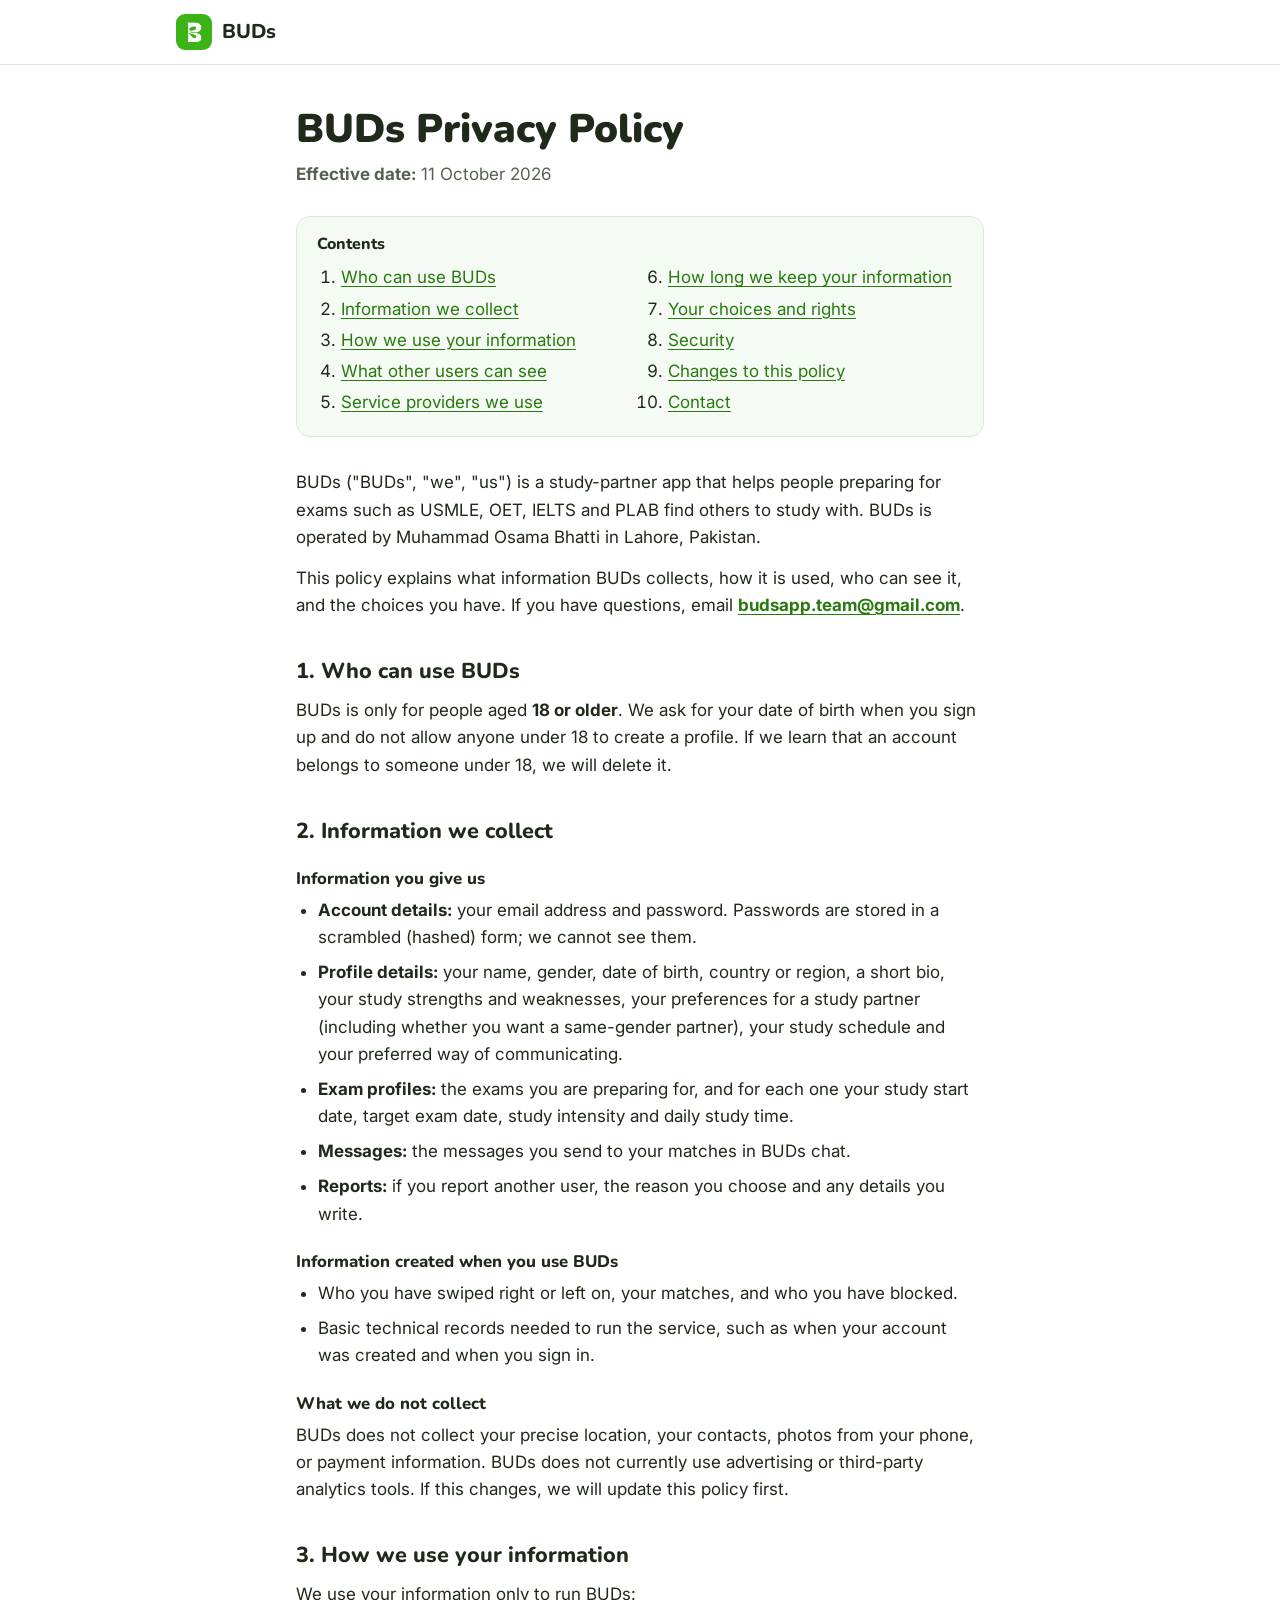
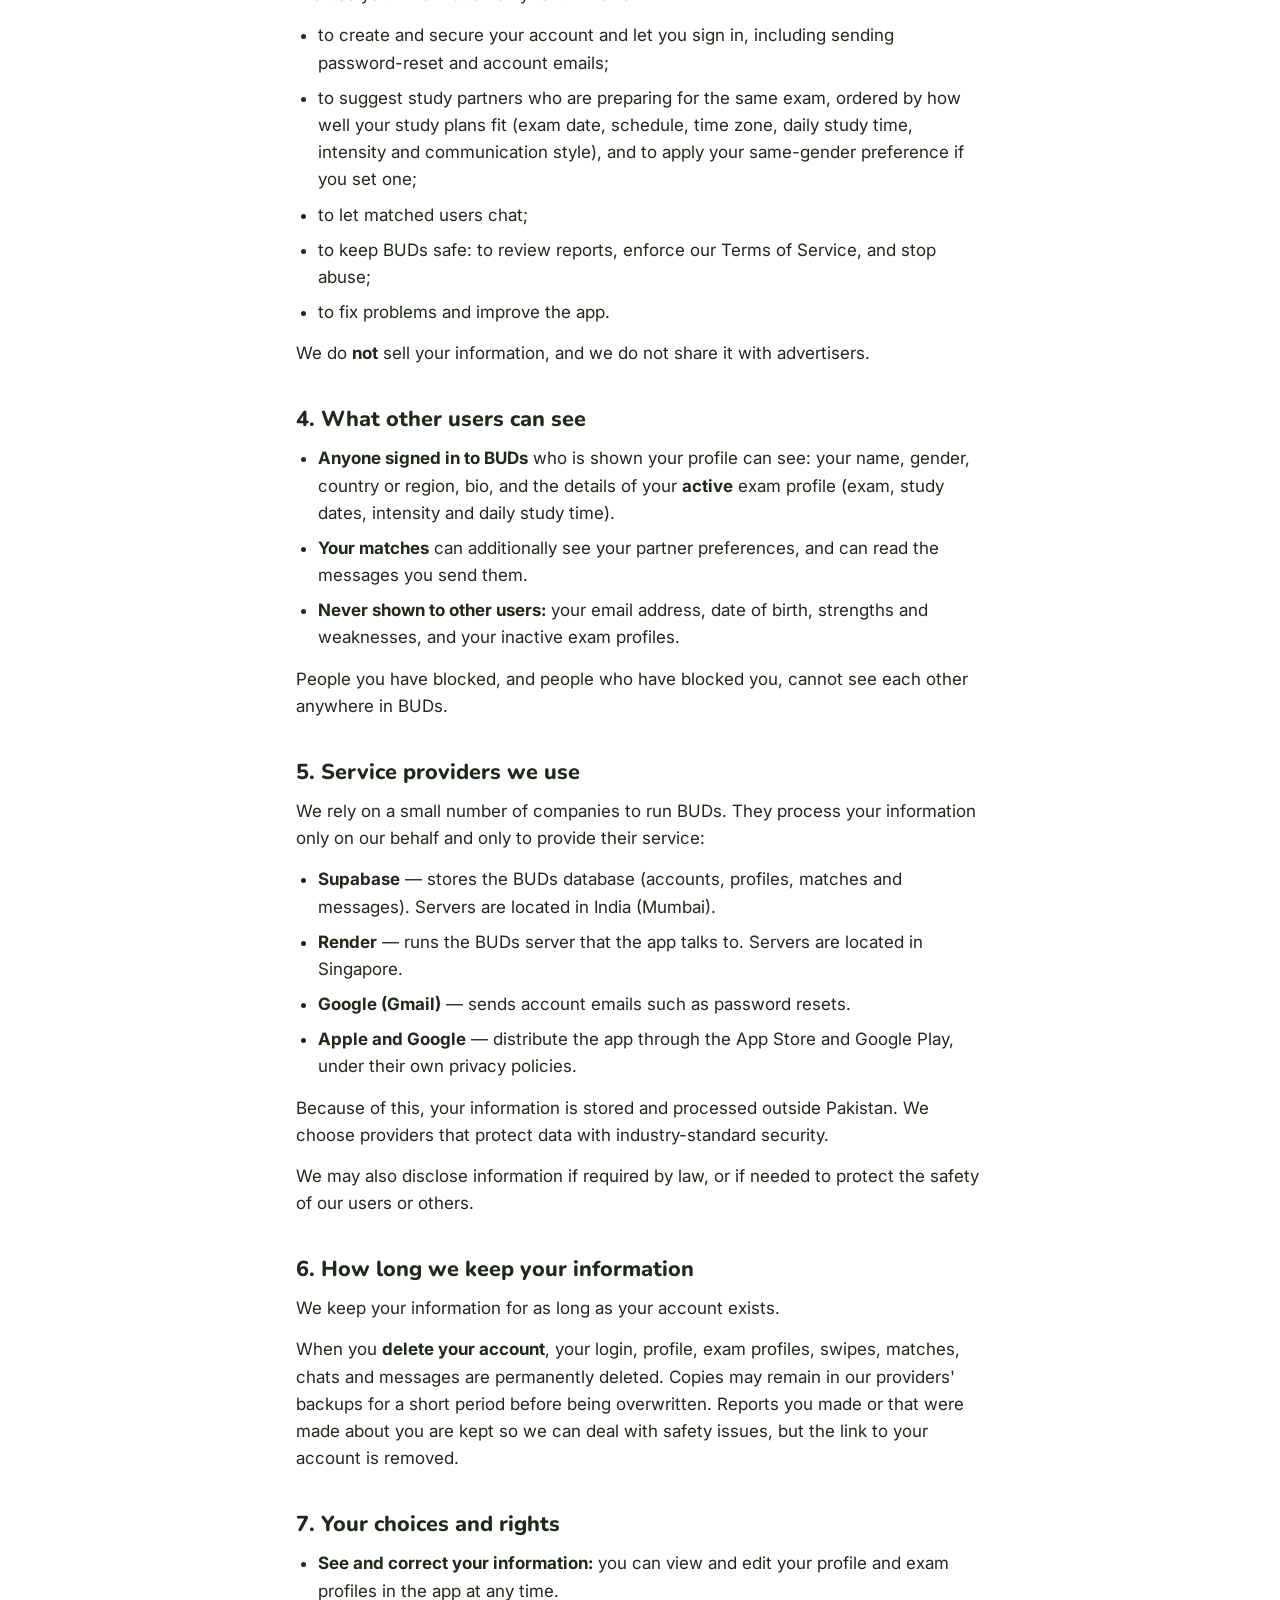
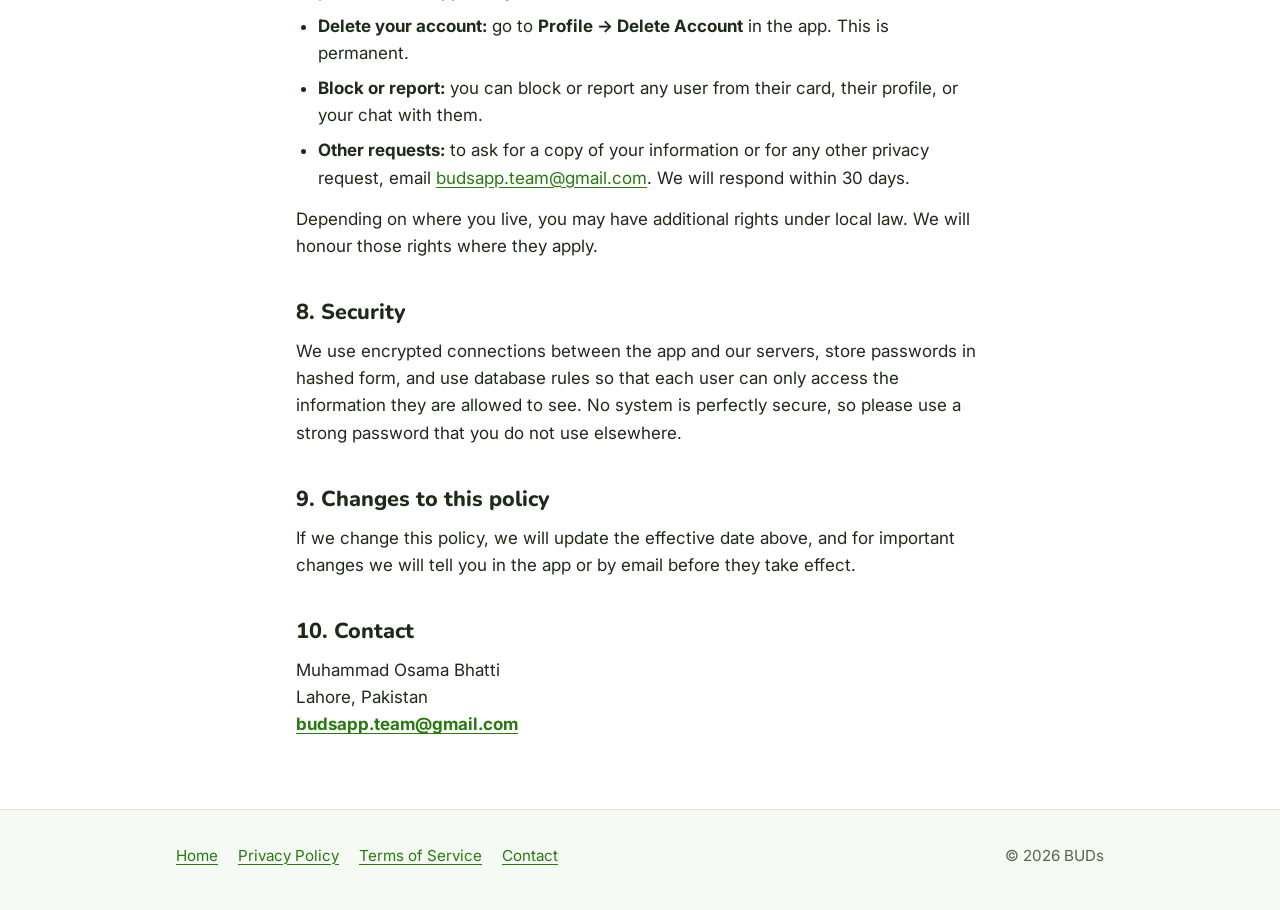
==== privacy.html @ 05545bf1 "Replace the pre-registration page with a simple landing page The landing page says what BUDs is, tha" ====
<!DOCTYPE html>
<html lang="en">
<head>
  <meta charset="utf-8">
  <meta name="viewport" content="width=device-width, initial-scale=1">
  <title>Privacy Policy – BUDs</title>
  <meta name="description" content="How the BUDs study-partner app collects, uses and protects your information.">
  <meta name="theme-color" content="#3BB317">
  <link rel="icon" type="image/png" href="favicon.png">
  <link rel="apple-touch-icon" href="apple-touch-icon.png">
  <link rel="preconnect" href="https://fonts.googleapis.com">
  <link rel="preconnect" href="https://fonts.gstatic.com" crossorigin>
  <link href="https://fonts.googleapis.com/css2?family=Inter:wght@400;600&family=Nunito:wght@800;900&display=swap" rel="stylesheet">
  <link rel="stylesheet" href="styles.css">
</head>
<body>
  <header class="site-header">
    <div class="wrap">
      <a class="brand" href="./">
        <img src="icon.png" alt="" width="36" height="36">
        BUDs
      </a>
    </div>
  </header>

  <main class="legal">
    <div class="wrap">
      <h1>BUDs Privacy Policy</h1>
      <p class="effective"><strong>Effective date:</strong> 11 October 2026</p>

      <nav class="toc" aria-labelledby="contents">
        <h2 id="contents">Contents</h2>
        <ol>
          <li><a href="#who-can-use-buds">Who can use BUDs</a></li>
          <li><a href="#information-we-collect">Information we collect</a></li>
          <li><a href="#how-we-use-your-information">How we use your information</a></li>
          <li><a href="#what-other-users-can-see">What other users can see</a></li>
          <li><a href="#service-providers-we-use">Service providers we use</a></li>
          <li><a href="#how-long-we-keep-your-information">How long we keep your information</a></li>
          <li><a href="#your-choices-and-rights">Your choices and rights</a></li>
          <li><a href="#security">Security</a></li>
          <li><a href="#changes-to-this-policy">Changes to this policy</a></li>
          <li><a href="#contact">Contact</a></li>
        </ol>
      </nav>

      <article>
        <p>BUDs ("BUDs", "we", "us") is a study-partner app that helps people preparing for exams such as USMLE, OET, IELTS and PLAB find others to study with. BUDs is operated by Muhammad Osama Bhatti in Lahore, Pakistan.</p>
        <p>This policy explains what information BUDs collects, how it is used, who can see it, and the choices you have. If you have questions, email <strong><a href="mailto:budsapp.team@gmail.com">budsapp.team@gmail.com</a></strong>.</p>
        <h2 id="who-can-use-buds">1. Who can use BUDs</h2>
        <p>BUDs is only for people aged <strong>18 or older</strong>. We ask for your date of birth when you sign up and do not allow anyone under 18 to create a profile. If we learn that an account belongs to someone under 18, we will delete it.</p>
        <h2 id="information-we-collect">2. Information we collect</h2>
        <h3>Information you give us</h3>
        <ul>
          <li><strong>Account details:</strong> your email address and password. Passwords are stored in a scrambled (hashed) form; we cannot see them.</li>
          <li><strong>Profile details:</strong> your name, gender, date of birth, country or region, a short bio, your study strengths and weaknesses, your preferences for a study partner (including whether you want a same-gender partner), your study schedule and your preferred way of communicating.</li>
          <li><strong>Exam profiles:</strong> the exams you are preparing for, and for each one your study start date, target exam date, study intensity and daily study time.</li>
          <li><strong>Messages:</strong> the messages you send to your matches in BUDs chat.</li>
          <li><strong>Reports:</strong> if you report another user, the reason you choose and any details you write.</li>
        </ul>
        <h3>Information created when you use BUDs</h3>
        <ul>
          <li>Who you have swiped right or left on, your matches, and who you have blocked.</li>
          <li>Basic technical records needed to run the service, such as when your account was created and when you sign in.</li>
        </ul>
        <h3>What we do not collect</h3>
        <p>BUDs does not collect your precise location, your contacts, photos from your phone, or payment information. BUDs does not currently use advertising or third-party analytics tools. If this changes, we will update this policy first.</p>
        <h2 id="how-we-use-your-information">3. How we use your information</h2>
        <p>We use your information only to run BUDs:</p>
        <ul>
          <li>to create and secure your account and let you sign in, including sending password-reset and account emails;</li>
          <li>to suggest study partners who are preparing for the same exam, ordered by how well your study plans fit (exam date, schedule, time zone, daily study time, intensity and communication style), and to apply your same-gender preference if you set one;</li>
          <li>to let matched users chat;</li>
          <li>to keep BUDs safe: to review reports, enforce our Terms of Service, and stop abuse;</li>
          <li>to fix problems and improve the app.</li>
        </ul>
        <p>We do <strong>not</strong> sell your information, and we do not share it with advertisers.</p>
        <h2 id="what-other-users-can-see">4. What other users can see</h2>
        <ul>
          <li><strong>Anyone signed in to BUDs</strong> who is shown your profile can see: your name, gender, country or region, bio, and the details of your <strong>active</strong> exam profile (exam, study dates, intensity and daily study time).</li>
          <li><strong>Your matches</strong> can additionally see your partner preferences, and can read the messages you send them.</li>
          <li><strong>Never shown to other users:</strong> your email address, date of birth, strengths and weaknesses, and your inactive exam profiles.</li>
        </ul>
        <p>People you have blocked, and people who have blocked you, cannot see each other anywhere in BUDs.</p>
        <h2 id="service-providers-we-use">5. Service providers we use</h2>
        <p>We rely on a small number of companies to run BUDs. They process your information only on our behalf and only to provide their service:</p>
        <ul>
          <li><strong>Supabase</strong> — stores the BUDs database (accounts, profiles, matches and messages). Servers are located in India (Mumbai).</li>
          <li><strong>Render</strong> — runs the BUDs server that the app talks to. Servers are located in Singapore.</li>
          <li><strong>Google (Gmail)</strong> — sends account emails such as password resets.</li>
          <li><strong>Apple and Google</strong> — distribute the app through the App Store and Google Play, under their own privacy policies.</li>
        </ul>
        <p>Because of this, your information is stored and processed outside Pakistan. We choose providers that protect data with industry-standard security.</p>
        <p>We may also disclose information if required by law, or if needed to protect the safety of our users or others.</p>
        <h2 id="how-long-we-keep-your-information">6. How long we keep your information</h2>
        <p>We keep your information for as long as your account exists.</p>
        <p>When you <strong>delete your account</strong>, your login, profile, exam profiles, swipes, matches, chats and messages are permanently deleted. Copies may remain in our providers' backups for a short period before being overwritten. Reports you made or that were made about you are kept so we can deal with safety issues, but the link to your account is removed.</p>
        <h2 id="your-choices-and-rights">7. Your choices and rights</h2>
        <ul>
          <li><strong>See and correct your information:</strong> you can view and edit your profile and exam profiles in the app at any time.</li>
          <li><strong>Delete your account:</strong> go to <strong>Profile → Delete Account</strong> in the app. This is permanent.</li>
          <li><strong>Block or report:</strong> you can block or report any user from their card, their profile, or your chat with them.</li>
          <li><strong>Other requests:</strong> to ask for a copy of your information or for any other privacy request, email <a href="mailto:budsapp.team@gmail.com">budsapp.team@gmail.com</a>. We will respond within 30 days.</li>
        </ul>
        <p>Depending on where you live, you may have additional rights under local law. We will honour those rights where they apply.</p>
        <h2 id="security">8. Security</h2>
        <p>We use encrypted connections between the app and our servers, store passwords in hashed form, and use database rules so that each user can only access the information they are allowed to see. No system is perfectly secure, so please use a strong password that you do not use elsewhere.</p>
        <h2 id="changes-to-this-policy">9. Changes to this policy</h2>
        <p>If we change this policy, we will update the effective date above, and for important changes we will tell you in the app or by email before they take effect.</p>
        <h2 id="contact">10. Contact</h2>
        <address>Muhammad Osama Bhatti<br>
        Lahore, Pakistan<br>
        <strong><a href="mailto:budsapp.team@gmail.com">budsapp.team@gmail.com</a></strong></address>
      </article>
    </div>
  </main>

  <footer class="site-footer">
    <div class="wrap">
      <nav aria-label="Legal">
        <a href="./">Home</a>
        <a href="privacy.html">Privacy Policy</a>
        <a href="terms.html">Terms of Service</a>
        <a href="mailto:budsapp.team@gmail.com">Contact</a>
      </nav>
      <p>&copy; 2026 BUDs</p>
    </div>
  </footer>
</body>
</html>
---- styles.css ----
:root {
  --brand: #3bb317;
  --brand-text: #277a0e;
  --brand-tint: #eef8ea;
  --ink: #1f2a1b;
  --muted: #55624f;
  --line: #dde8d8;
  --bg: #ffffff;
  --bg-soft: #f6faf4;
  --radius: 20px;
  color-scheme: light;
}

* { box-sizing: border-box; }

html { -webkit-text-size-adjust: 100%; }

body {
  margin: 0;
  background: var(--bg);
  color: var(--ink);
  font-family: "Inter", system-ui, -apple-system, "Segoe UI", Roboto, sans-serif;
  font-size: 17px;
  line-height: 1.6;
}

h1, h2, h3 {
  font-family: "Nunito", "Inter", system-ui, sans-serif;
  line-height: 1.2;
  margin: 0;
}

a { color: var(--brand-text); text-underline-offset: 3px; }
a:hover { text-decoration-thickness: 2px; }

a:focus-visible {
  outline: 3px solid var(--brand);
  outline-offset: 3px;
  border-radius: 4px;
}

.wrap {
  width: 100%;
  max-width: 960px;
  margin: 0 auto;
  padding: 0 16px;
}

/* Header shared by all pages */
.site-header { border-bottom: 1px solid var(--line); }

.site-header .wrap {
  display: flex;
  align-items: center;
  min-height: 64px;
}

.brand {
  display: inline-flex;
  align-items: center;
  gap: 10px;
  color: var(--ink);
  text-decoration: none;
  font-family: "Nunito", "Inter", system-ui, sans-serif;
  font-weight: 800;
  font-size: 1.25rem;
}

.brand img { width: 36px; height: 36px; border-radius: 9px; }

/* Landing page */
.hero {
  padding: 56px 0 48px;
  text-align: center;
  background: linear-gradient(180deg, var(--bg) 0%, var(--brand-tint) 100%);
}

.hero-icon {
  width: 128px;
  height: 128px;
  border-radius: 29px;
  box-shadow: 0 12px 32px rgba(39, 122, 14, 0.25);
}

.hero h1 {
  font-size: clamp(2rem, 7vw, 3.25rem);
  font-weight: 900;
  margin-top: 28px;
  letter-spacing: -0.01em;
}

.hero .lead {
  max-width: 600px;
  margin: 16px auto 0;
  color: var(--muted);
  font-size: 1.15rem;
}

.exams {
  display: flex;
  flex-wrap: wrap;
  justify-content: center;
  gap: 8px;
  margin: 24px 0 0;
  padding: 0;
  list-style: none;
}

.exams li {
  padding: 6px 14px;
  border: 1.5px solid var(--brand);
  border-radius: 999px;
  background: var(--bg);
  font-weight: 600;
  font-size: 0.95rem;
}

.coming-soon {
  display: inline-flex;
  align-items: center;
  gap: 10px;
  margin-top: 32px;
  padding: 12px 22px;
  border-radius: 999px;
  background: var(--ink);
  color: #fff;
  font-weight: 600;
}

.coming-soon::before {
  content: "";
  width: 10px;
  height: 10px;
  border-radius: 50%;
  background: var(--brand);
  flex: none;
}

.features { padding: 56px 0; }

.features h2 {
  font-size: clamp(1.5rem, 5vw, 2rem);
  font-weight: 800;
  text-align: center;
}

.feature-list {
  display: grid;
  grid-template-columns: repeat(auto-fit, minmax(240px, 1fr));
  gap: 16px;
  margin: 32px 0 0;
  padding: 0;
  list-style: none;
}

.feature-list li {
  padding: 24px;
  border: 1px solid var(--line);
  border-radius: var(--radius);
  background: var(--bg-soft);
}

.feature-list h3 {
  font-size: 1.15rem;
  font-weight: 800;
  margin-bottom: 8px;
}

.feature-list h3::before {
  content: "";
  display: block;
  width: 28px;
  height: 4px;
  margin-bottom: 14px;
  border-radius: 2px;
  background: var(--brand);
}

.feature-list p { margin: 0; color: var(--muted); }

.contact {
  padding: 48px 0 56px;
  text-align: center;
  border-top: 1px solid var(--line);
}

.contact h2 { font-size: 1.5rem; font-weight: 800; }
.contact p { margin: 12px 0 0; color: var(--muted); }

.contact .email {
  display: inline-block;
  margin-top: 8px;
  font-size: 1.15rem;
  font-weight: 600;
  overflow-wrap: anywhere;
}

/* Footer shared by all pages */
.site-footer {
  padding: 28px 0 36px;
  background: var(--bg-soft);
  border-top: 1px solid var(--line);
  color: var(--muted);
  font-size: 0.95rem;
}

.site-footer .wrap {
  display: flex;
  flex-wrap: wrap;
  align-items: center;
  justify-content: space-between;
  gap: 12px 24px;
}

.site-footer nav {
  display: flex;
  flex-wrap: wrap;
  gap: 8px 20px;
}

.site-footer a {
  display: inline-block;
  padding: 6px 0;
}

.site-footer p { margin: 0; }

/* Privacy policy and terms */
.legal { padding: 40px 0 56px; }

.legal .wrap { max-width: 720px; }

.legal h1 {
  font-size: clamp(1.75rem, 6vw, 2.5rem);
  font-weight: 900;
}

.legal .effective { margin: 8px 0 0; color: var(--muted); }

.legal .toc {
  margin: 28px 0 32px;
  padding: 18px 20px;
  border: 1px solid var(--line);
  border-radius: 14px;
  background: var(--bg-soft);
}

.legal .toc h2 {
  margin: 0 0 8px;
  font-size: 1rem;
  font-weight: 800;
}

.legal .toc ol {
  margin: 0;
  padding-left: 1.4em;
  columns: 2 220px;
  column-gap: 32px;
}

.legal .toc li { padding: 2px 0; break-inside: avoid; }

.legal article h2 {
  margin: 40px 0 12px;
  font-size: 1.35rem;
  font-weight: 800;
  scroll-margin-top: 16px;
}

.legal article h3 {
  margin: 24px 0 8px;
  font-size: 1.05rem;
  font-weight: 800;
}

.legal article p,
.legal article ul,
.legal article address { margin: 0 0 14px; }

.legal article ul { padding-left: 1.3em; }
.legal article li { margin-bottom: 8px; }
.legal article address { font-style: normal; }

.legal article a { overflow-wrap: anywhere; }

@media (max-width: 480px) {
  body { font-size: 16px; }
  .hero { padding: 40px 0 36px; }
  .hero-icon { width: 104px; height: 104px; border-radius: 24px; }
  .coming-soon { padding: 10px 18px; }
  .features, .contact { padding: 40px 0; }
  .site-footer .wrap { flex-direction: column; align-items: flex-start; }
}
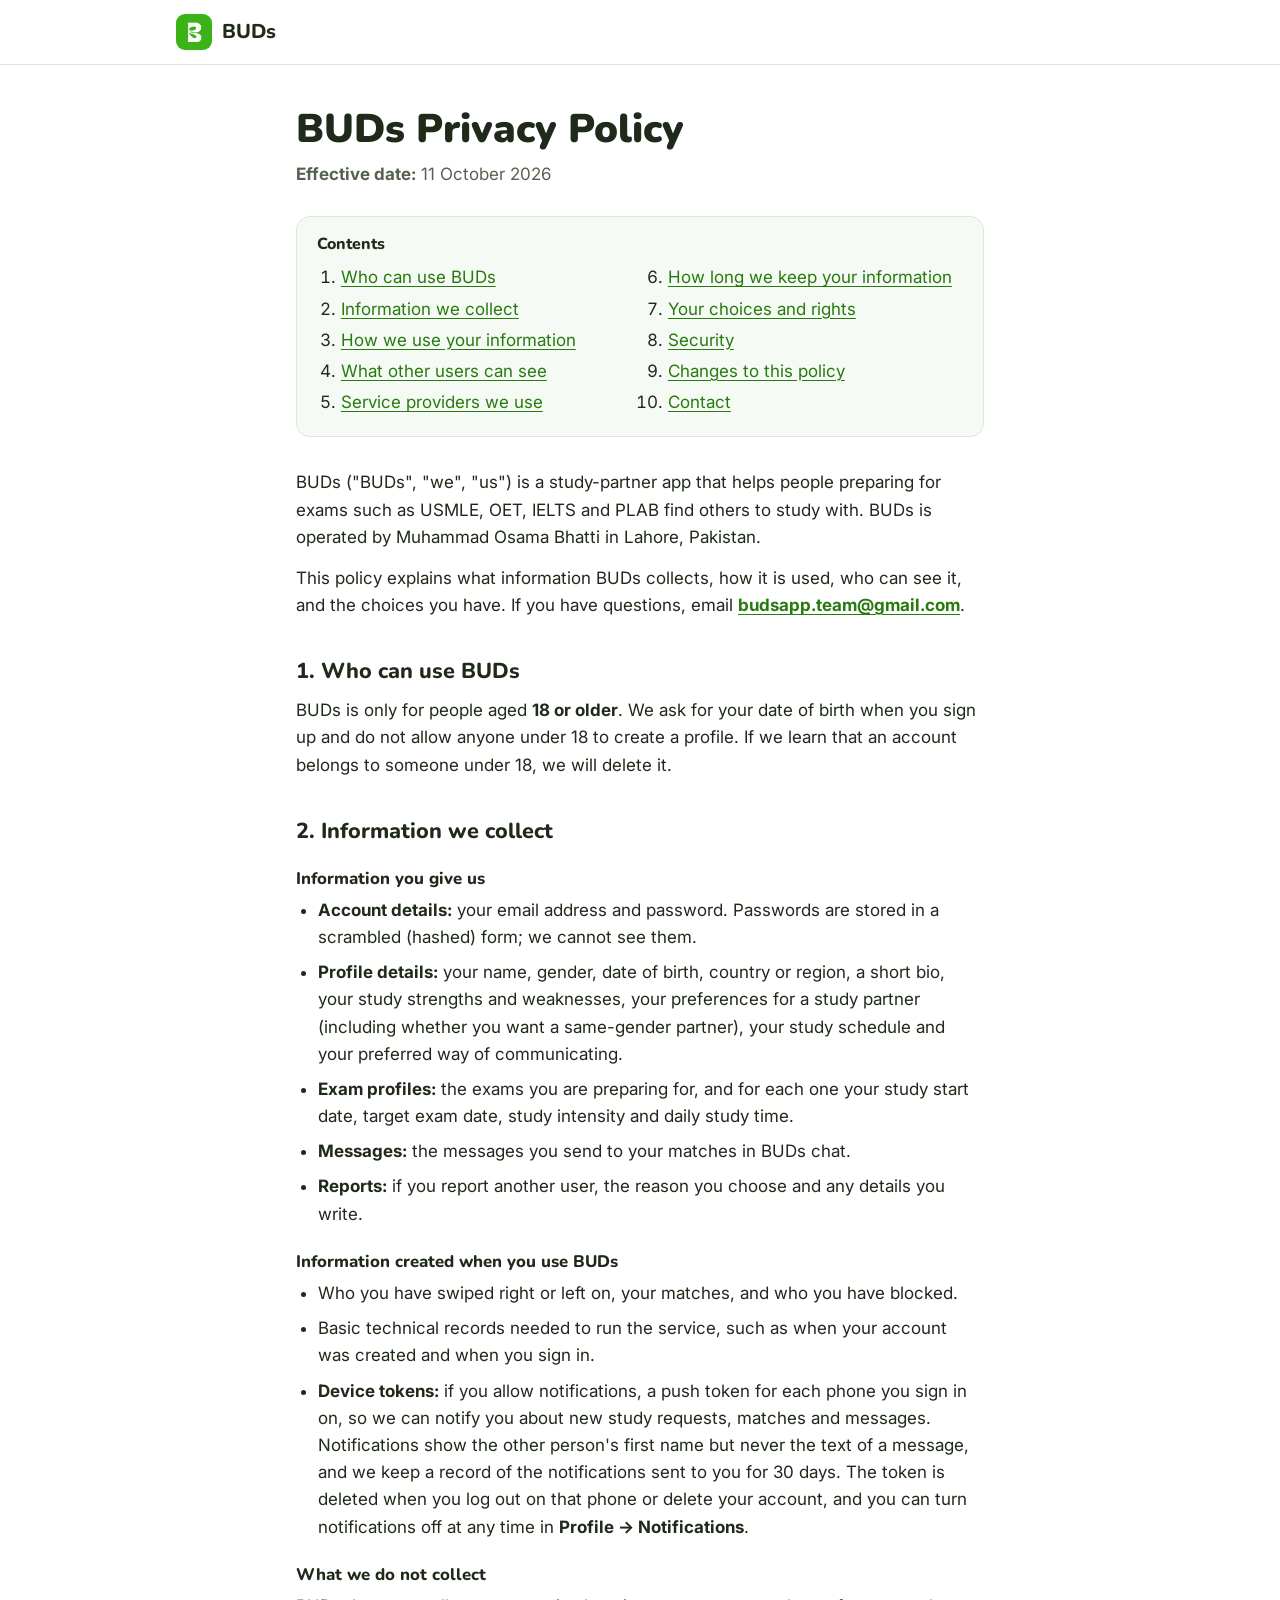
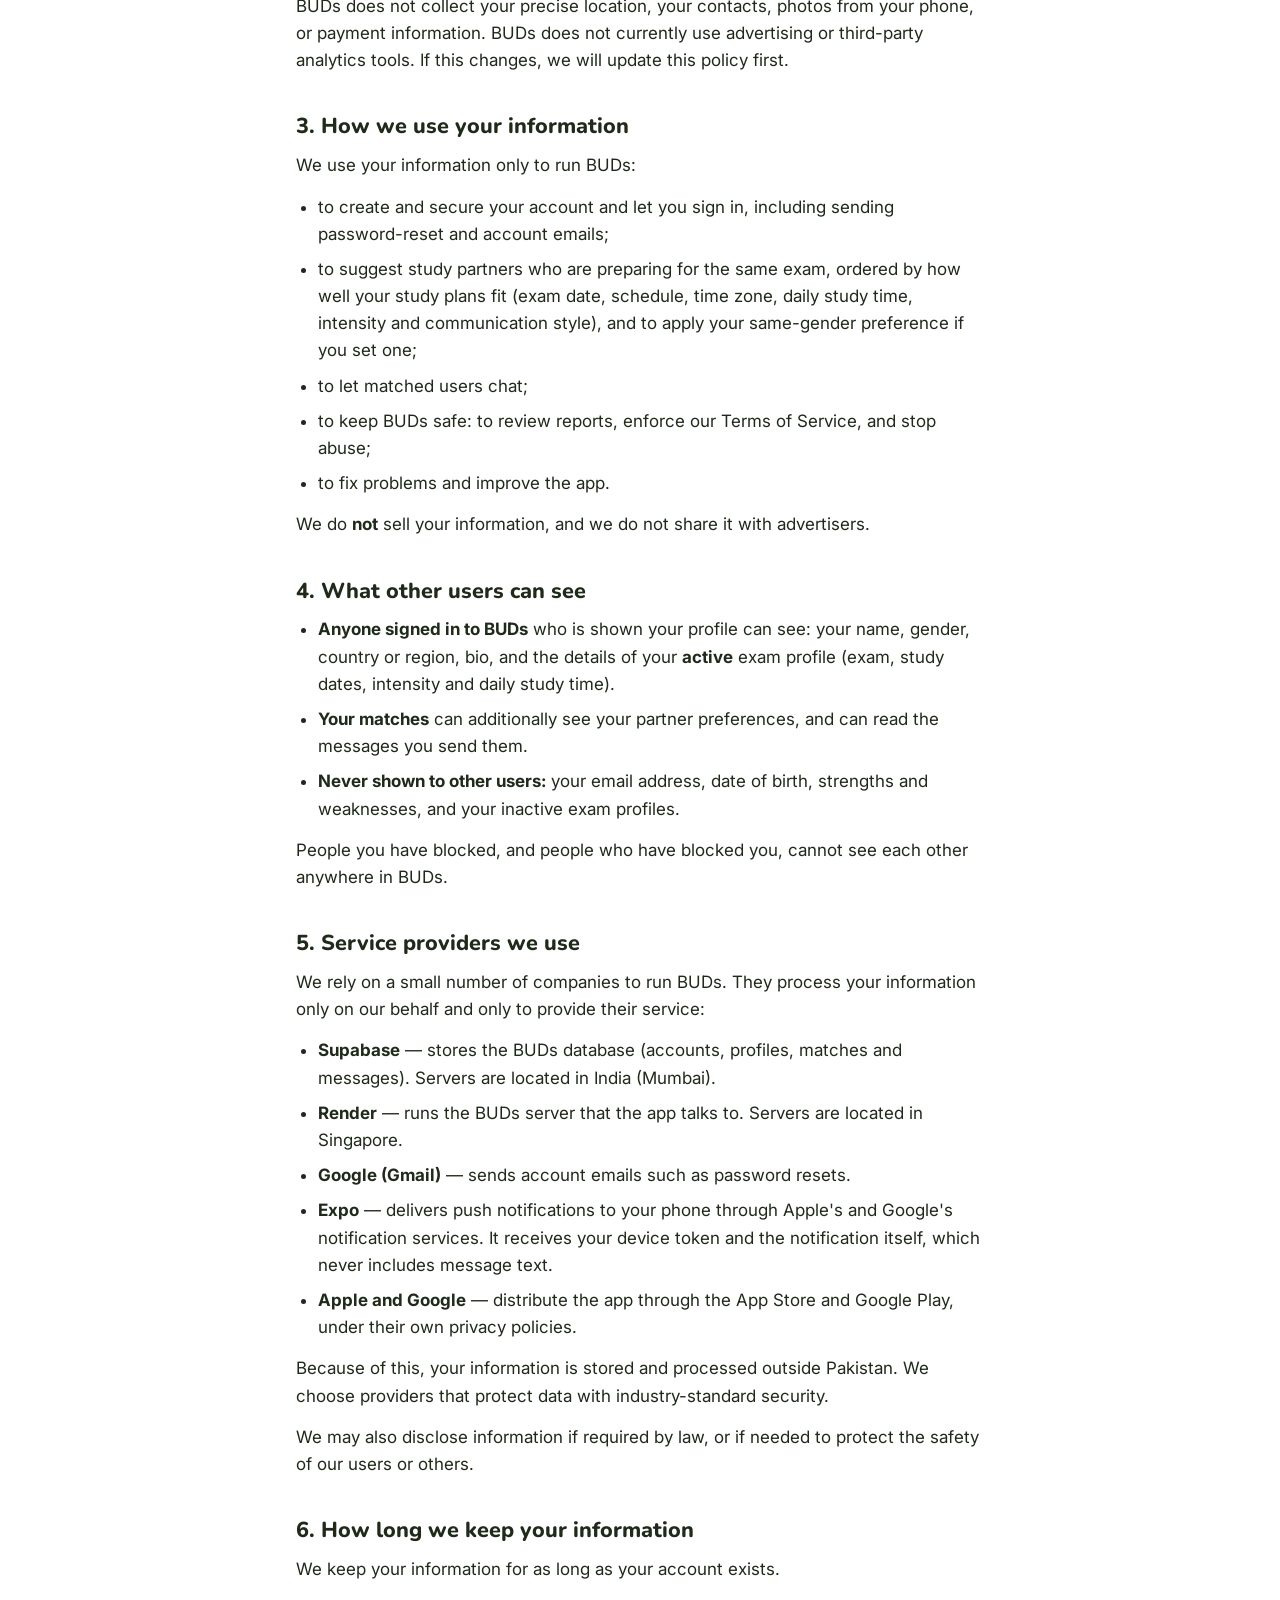
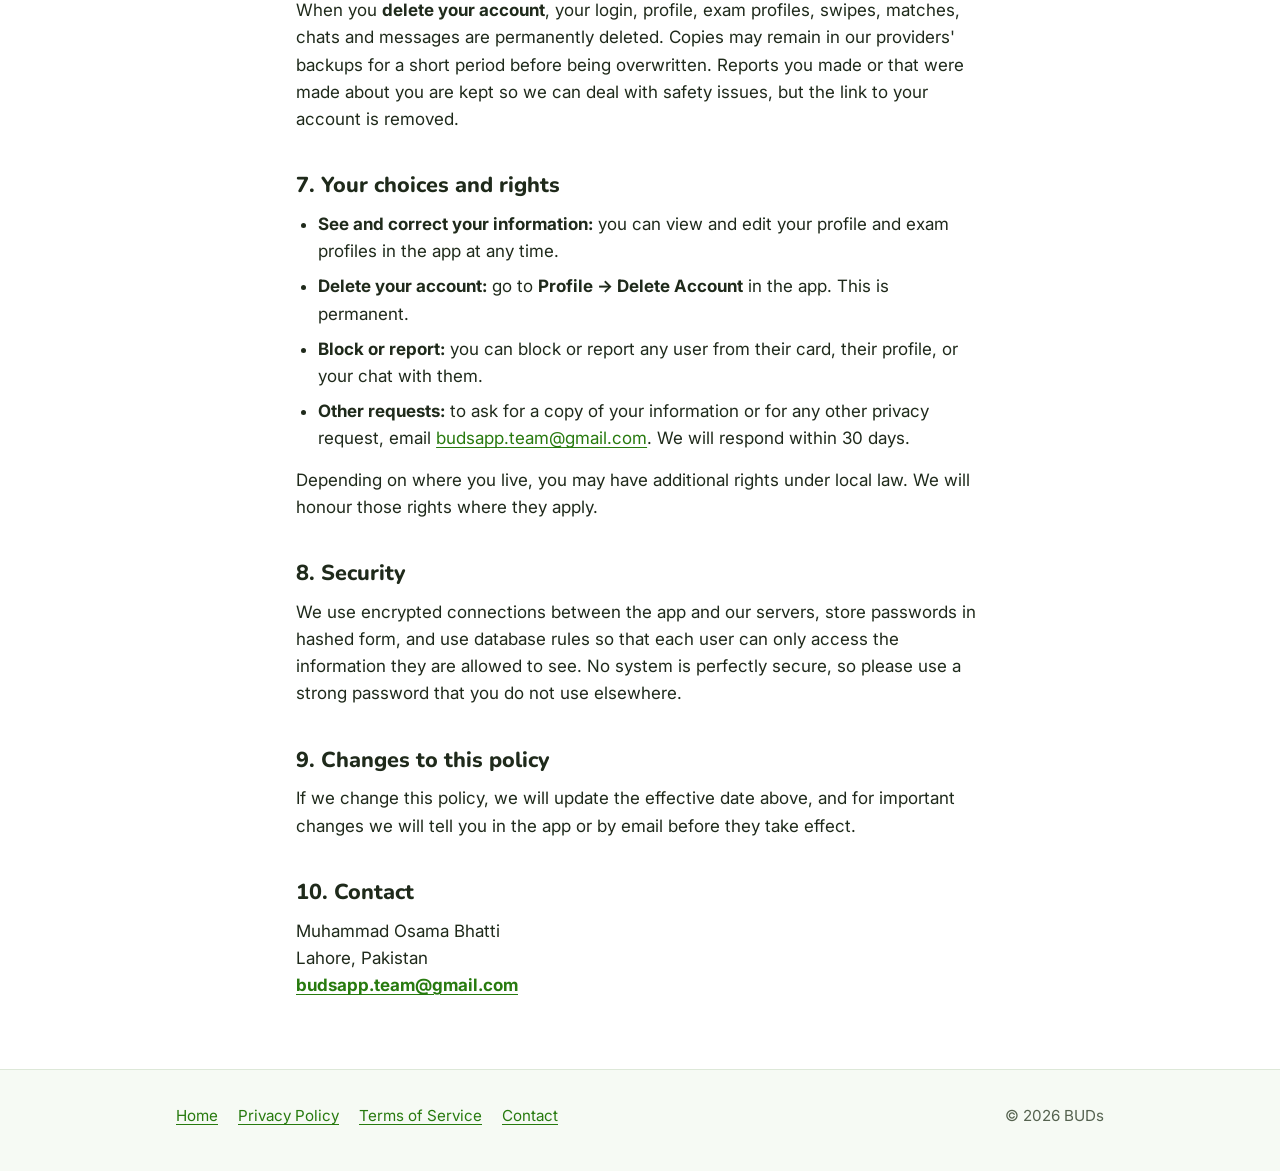
==== commit fa071136: "Mention device tokens and Expo in the privacy policy Co-Authored-By: Claude Opus 5.5 <noreply@anthro" ====
--- a/privacy.html
+++ b/privacy.html
@@ -62,6 +62,7 @@
         <ul>
           <li>Who you have swiped right or left on, your matches, and who you have blocked.</li>
           <li>Basic technical records needed to run the service, such as when your account was created and when you sign in.</li>
+          <li><strong>Device tokens:</strong> if you allow notifications, a push token for each phone you sign in on, so we can notify you about new study requests, matches and messages. Notifications show the other person's first name but never the text of a message, and we keep a record of the notifications sent to you for 30 days. The token is deleted when you log out on that phone or delete your account, and you can turn notifications off at any time in <strong>Profile → Notifications</strong>.</li>
         </ul>
         <h3>What we do not collect</h3>
         <p>BUDs does not collect your precise location, your contacts, photos from your phone, or payment information. BUDs does not currently use advertising or third-party analytics tools. If this changes, we will update this policy first.</p>
@@ -88,6 +89,7 @@
           <li><strong>Supabase</strong> — stores the BUDs database (accounts, profiles, matches and messages). Servers are located in India (Mumbai).</li>
           <li><strong>Render</strong> — runs the BUDs server that the app talks to. Servers are located in Singapore.</li>
           <li><strong>Google (Gmail)</strong> — sends account emails such as password resets.</li>
+          <li><strong>Expo</strong> — delivers push notifications to your phone through Apple's and Google's notification services. It receives your device token and the notification itself, which never includes message text.</li>
           <li><strong>Apple and Google</strong> — distribute the app through the App Store and Google Play, under their own privacy policies.</li>
         </ul>
         <p>Because of this, your information is stored and processed outside Pakistan. We choose providers that protect data with industry-standard security.</p>
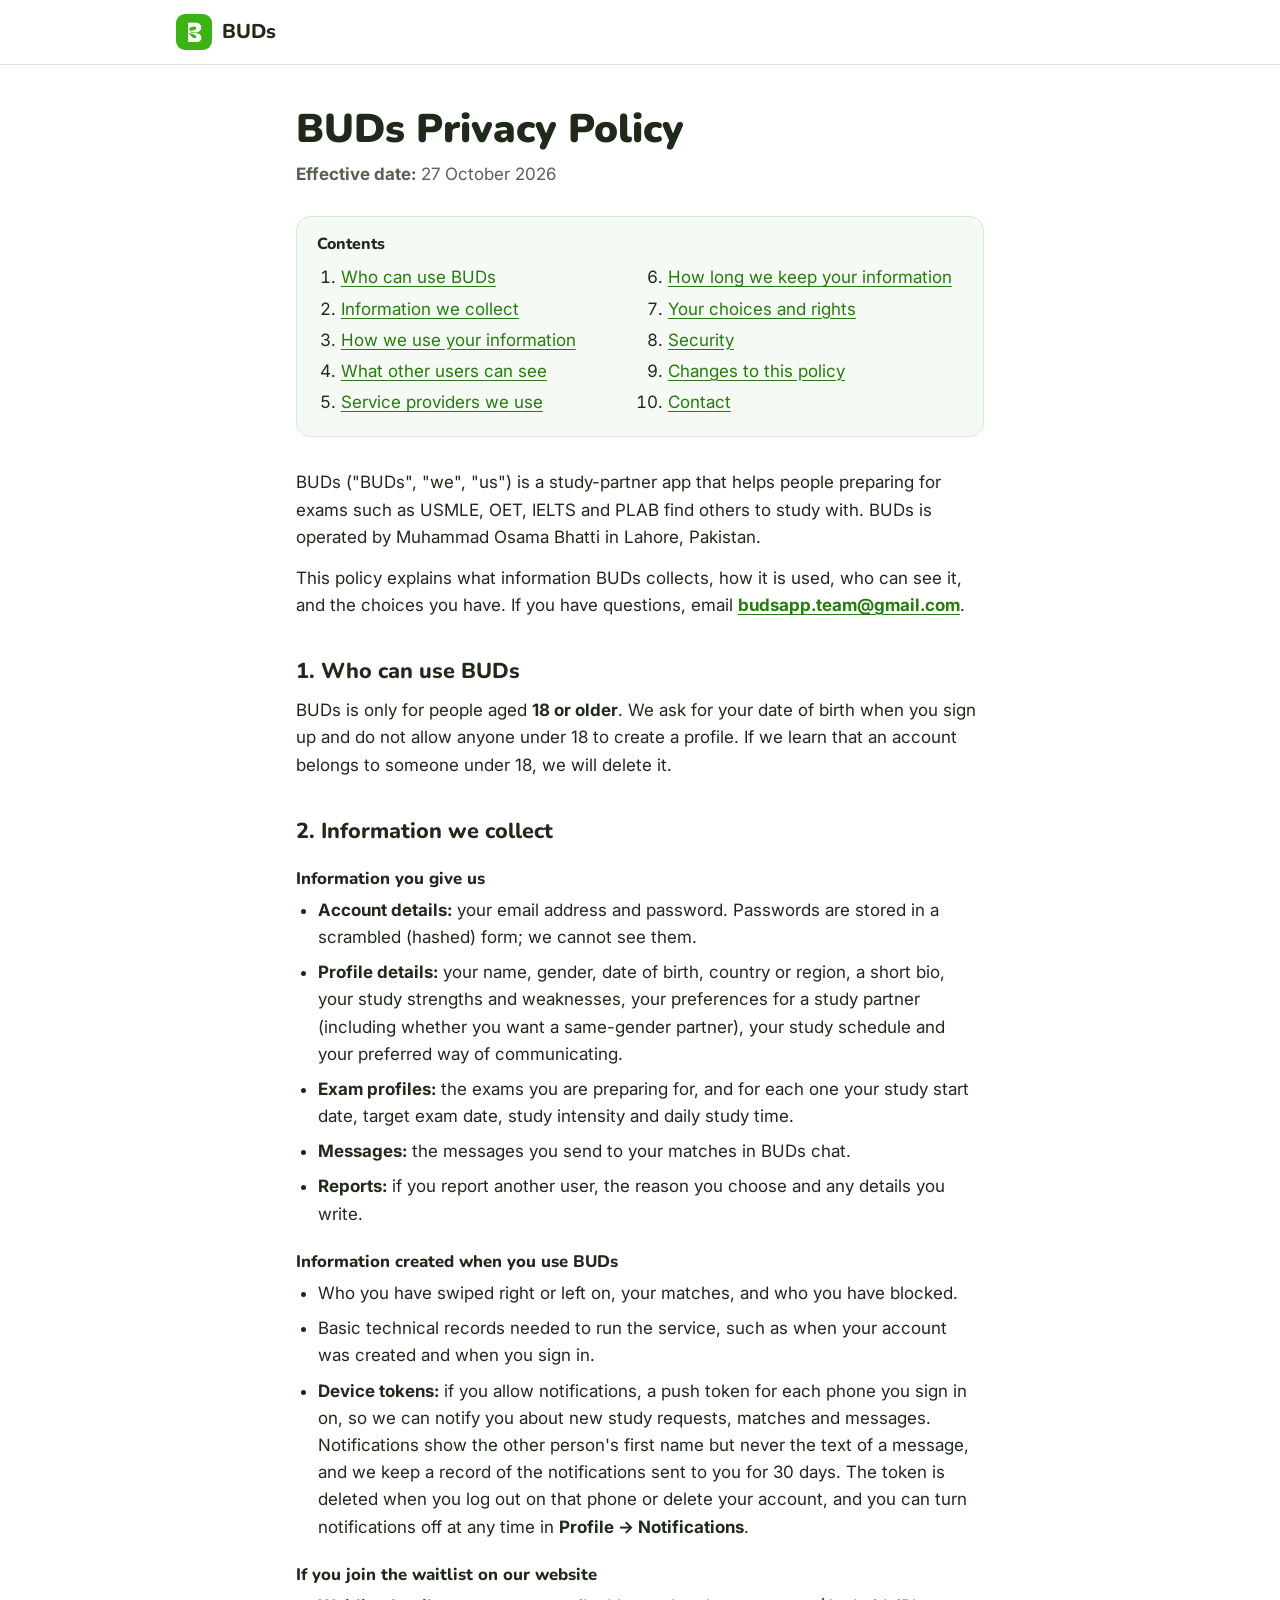
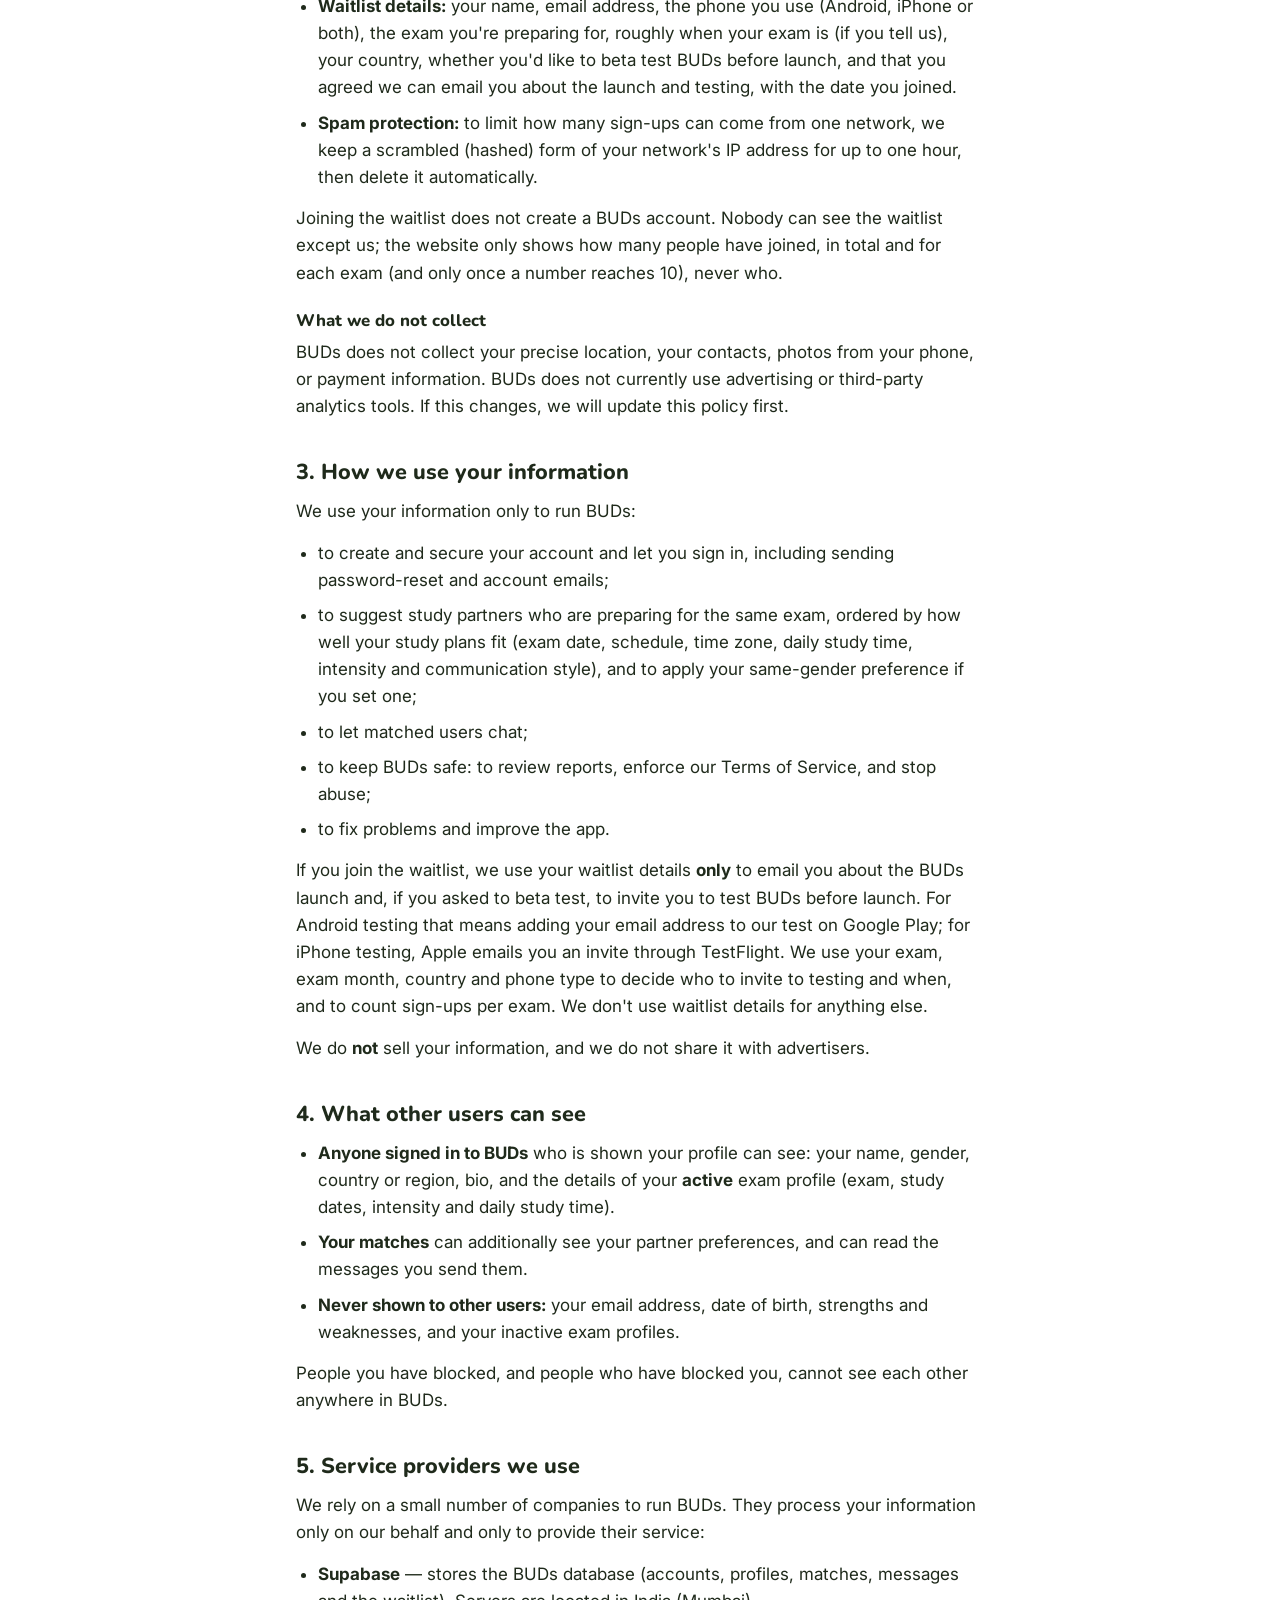
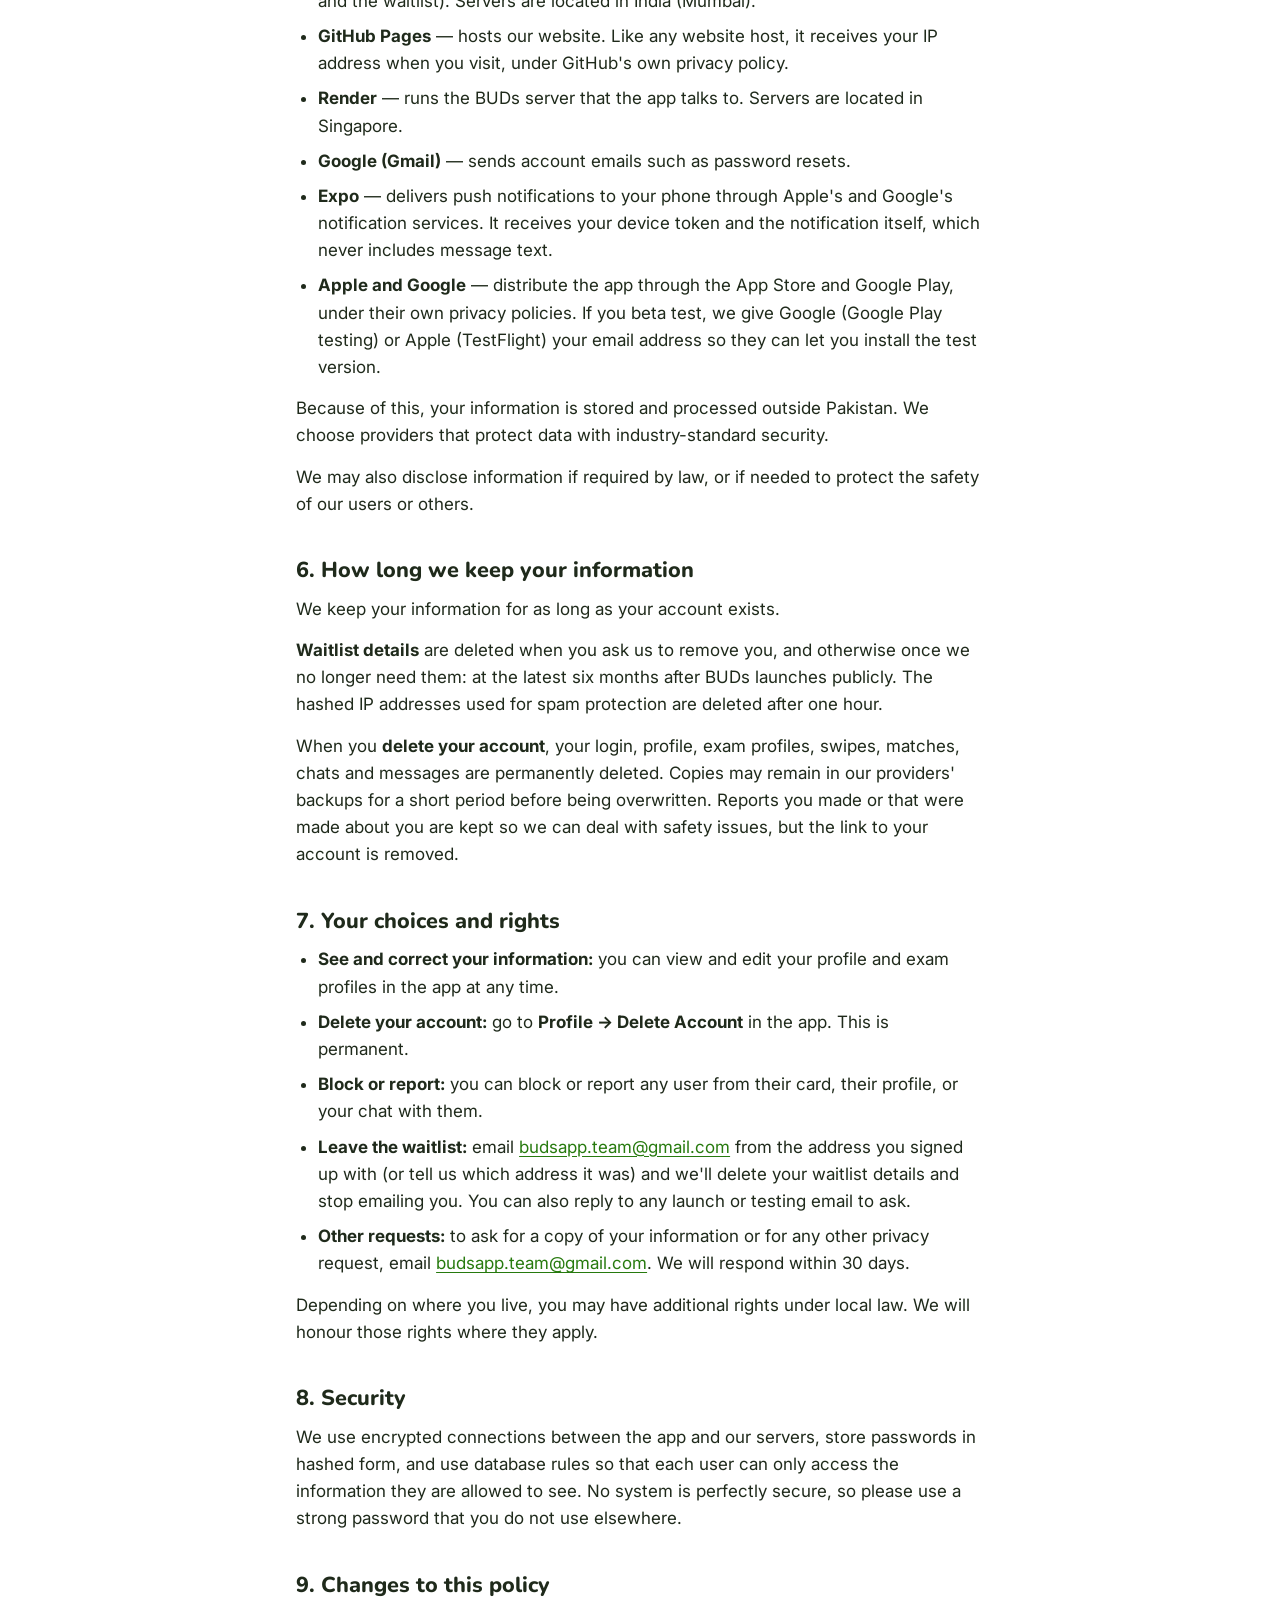
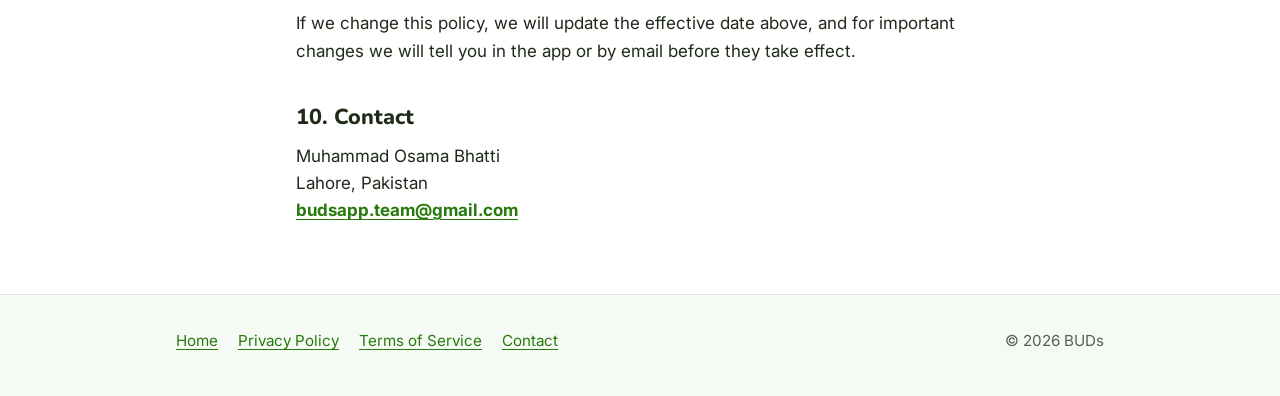
==== commit 2e681869: "Add a waitlist form saved in Supabase Pre-registration form (name, email, phone, exam, exam month, c" ====
--- a/privacy.html
+++ b/privacy.html
@@ -26,7 +26,7 @@
   <main class="legal">
     <div class="wrap">
       <h1>BUDs Privacy Policy</h1>
-      <p class="effective"><strong>Effective date:</strong> 11 October 2026</p>
+      <p class="effective"><strong>Effective date:</strong> 27 October 2026</p>
 
       <nav class="toc" aria-labelledby="contents">
         <h2 id="contents">Contents</h2>
@@ -64,6 +64,12 @@
           <li>Basic technical records needed to run the service, such as when your account was created and when you sign in.</li>
           <li><strong>Device tokens:</strong> if you allow notifications, a push token for each phone you sign in on, so we can notify you about new study requests, matches and messages. Notifications show the other person's first name but never the text of a message, and we keep a record of the notifications sent to you for 30 days. The token is deleted when you log out on that phone or delete your account, and you can turn notifications off at any time in <strong>Profile → Notifications</strong>.</li>
         </ul>
+        <h3 id="waitlist">If you join the waitlist on our website</h3>
+        <ul>
+          <li><strong>Waitlist details:</strong> your name, email address, the phone you use (Android, iPhone or both), the exam you're preparing for, roughly when your exam is (if you tell us), your country, whether you'd like to beta test BUDs before launch, and that you agreed we can email you about the launch and testing, with the date you joined.</li>
+          <li><strong>Spam protection:</strong> to limit how many sign-ups can come from one network, we keep a scrambled (hashed) form of your network's IP address for up to one hour, then delete it automatically.</li>
+        </ul>
+        <p>Joining the waitlist does not create a BUDs account. Nobody can see the waitlist except us; the website only shows how many people have joined, in total and for each exam (and only once a number reaches 10), never who.</p>
         <h3>What we do not collect</h3>
         <p>BUDs does not collect your precise location, your contacts, photos from your phone, or payment information. BUDs does not currently use advertising or third-party analytics tools. If this changes, we will update this policy first.</p>
         <h2 id="how-we-use-your-information">3. How we use your information</h2>
@@ -75,6 +81,7 @@
           <li>to keep BUDs safe: to review reports, enforce our Terms of Service, and stop abuse;</li>
           <li>to fix problems and improve the app.</li>
         </ul>
+        <p>If you join the waitlist, we use your waitlist details <strong>only</strong> to email you about the BUDs launch and, if you asked to beta test, to invite you to test BUDs before launch. For Android testing that means adding your email address to our test on Google Play; for iPhone testing, Apple emails you an invite through TestFlight. We use your exam, exam month, country and phone type to decide who to invite to testing and when, and to count sign-ups per exam. We don't use waitlist details for anything else.</p>
         <p>We do <strong>not</strong> sell your information, and we do not share it with advertisers.</p>
         <h2 id="what-other-users-can-see">4. What other users can see</h2>
         <ul>
@@ -86,22 +93,25 @@
         <h2 id="service-providers-we-use">5. Service providers we use</h2>
         <p>We rely on a small number of companies to run BUDs. They process your information only on our behalf and only to provide their service:</p>
         <ul>
-          <li><strong>Supabase</strong> — stores the BUDs database (accounts, profiles, matches and messages). Servers are located in India (Mumbai).</li>
+          <li><strong>Supabase</strong> — stores the BUDs database (accounts, profiles, matches, messages and the waitlist). Servers are located in India (Mumbai).</li>
+          <li><strong>GitHub Pages</strong> — hosts our website. Like any website host, it receives your IP address when you visit, under GitHub's own privacy policy.</li>
           <li><strong>Render</strong> — runs the BUDs server that the app talks to. Servers are located in Singapore.</li>
           <li><strong>Google (Gmail)</strong> — sends account emails such as password resets.</li>
           <li><strong>Expo</strong> — delivers push notifications to your phone through Apple's and Google's notification services. It receives your device token and the notification itself, which never includes message text.</li>
-          <li><strong>Apple and Google</strong> — distribute the app through the App Store and Google Play, under their own privacy policies.</li>
+          <li><strong>Apple and Google</strong> — distribute the app through the App Store and Google Play, under their own privacy policies. If you beta test, we give Google (Google Play testing) or Apple (TestFlight) your email address so they can let you install the test version.</li>
         </ul>
         <p>Because of this, your information is stored and processed outside Pakistan. We choose providers that protect data with industry-standard security.</p>
         <p>We may also disclose information if required by law, or if needed to protect the safety of our users or others.</p>
         <h2 id="how-long-we-keep-your-information">6. How long we keep your information</h2>
         <p>We keep your information for as long as your account exists.</p>
+        <p><strong>Waitlist details</strong> are deleted when you ask us to remove you, and otherwise once we no longer need them: at the latest six months after BUDs launches publicly. The hashed IP addresses used for spam protection are deleted after one hour.</p>
         <p>When you <strong>delete your account</strong>, your login, profile, exam profiles, swipes, matches, chats and messages are permanently deleted. Copies may remain in our providers' backups for a short period before being overwritten. Reports you made or that were made about you are kept so we can deal with safety issues, but the link to your account is removed.</p>
         <h2 id="your-choices-and-rights">7. Your choices and rights</h2>
         <ul>
           <li><strong>See and correct your information:</strong> you can view and edit your profile and exam profiles in the app at any time.</li>
           <li><strong>Delete your account:</strong> go to <strong>Profile → Delete Account</strong> in the app. This is permanent.</li>
           <li><strong>Block or report:</strong> you can block or report any user from their card, their profile, or your chat with them.</li>
+          <li><strong>Leave the waitlist:</strong> email <a href="mailto:budsapp.team@gmail.com">budsapp.team@gmail.com</a> from the address you signed up with (or tell us which address it was) and we'll delete your waitlist details and stop emailing you. You can also reply to any launch or testing email to ask.</li>
           <li><strong>Other requests:</strong> to ask for a copy of your information or for any other privacy request, email <a href="mailto:budsapp.team@gmail.com">budsapp.team@gmail.com</a>. We will respond within 30 days.</li>
         </ul>
         <p>Depending on where you live, you may have additional rights under local law. We will honour those rights where they apply.</p>
--- a/styles.css
+++ b/styles.css
@@ -136,6 +136,242 @@
   flex: none;
 }
 
+.cta {
+  display: inline-block;
+  margin-top: 20px;
+  padding: 14px 28px;
+  border-radius: 999px;
+  background: var(--brand);
+  color: #fff;
+  font-weight: 600;
+  text-decoration: none;
+  box-shadow: 0 8px 20px rgba(39, 122, 14, 0.25);
+}
+
+.cta:hover { background: var(--brand-text); }
+
+.total-count {
+  margin: 16px 0 0;
+  color: var(--brand-text);
+  font-weight: 600;
+}
+
+/* Waitlist form */
+.join {
+  padding: 56px 0;
+  background: var(--brand-tint);
+}
+
+.join-card {
+  max-width: 620px;
+  margin: 0 auto;
+  padding: 32px;
+  border: 1px solid var(--line);
+  border-radius: var(--radius);
+  background: var(--bg);
+  box-shadow: 0 12px 32px rgba(39, 122, 14, 0.08);
+}
+
+.join h2 {
+  font-size: clamp(1.5rem, 5vw, 2rem);
+  font-weight: 800;
+}
+
+.join-intro { margin: 8px 0 24px; color: var(--muted); }
+
+.field {
+  margin: 0 0 20px;
+  padding: 0;
+  border: 0;
+  min-width: 0;
+}
+
+.field > label,
+.field > legend {
+  display: block;
+  margin-bottom: 6px;
+  padding: 0;
+  font-weight: 600;
+}
+
+.field-row {
+  display: grid;
+  grid-template-columns: 1fr 1fr;
+  gap: 0 16px;
+}
+
+.join input[type="text"],
+.join input[type="email"],
+.join select {
+  width: 100%;
+  min-height: 48px;
+  padding: 10px 14px;
+  border: 1.5px solid #c9d6c3;
+  border-radius: 12px;
+  background: var(--bg);
+  color: var(--ink);
+  font: inherit;
+  /* 16px or more stops iPhones zooming in on focus */
+  font-size: 1rem;
+}
+
+.join select {
+  appearance: none;
+  -webkit-appearance: none;
+  padding-right: 40px;
+  background-image: linear-gradient(45deg, transparent 50%, var(--muted) 50%),
+    linear-gradient(135deg, var(--muted) 50%, transparent 50%);
+  background-position: calc(100% - 20px) 50%, calc(100% - 14px) 50%;
+  background-size: 6px 6px;
+  background-repeat: no-repeat;
+}
+
+.join input:focus-visible,
+.join select:focus-visible,
+.join button:focus-visible,
+.cta:focus-visible {
+  outline: 3px solid var(--brand);
+  outline-offset: 2px;
+}
+
+.choices {
+  display: flex;
+  flex-wrap: wrap;
+  gap: 8px;
+}
+
+.choice {
+  display: inline-flex;
+  align-items: center;
+  gap: 8px;
+  min-height: 48px;
+  padding: 10px 16px;
+  border: 1.5px solid #c9d6c3;
+  border-radius: 999px;
+  cursor: pointer;
+  font-weight: 600;
+}
+
+.choice:has(input:checked) {
+  border-color: var(--brand);
+  background: var(--brand-tint);
+}
+
+.join input[type="radio"],
+.join input[type="checkbox"] {
+  width: 20px;
+  height: 20px;
+  margin: 0;
+  flex: none;
+  accent-color: var(--brand-text);
+}
+
+.check {
+  display: flex;
+  align-items: flex-start;
+  gap: 12px;
+  cursor: pointer;
+}
+
+.check input { margin-top: 3px !important; }
+
+.hint,
+.small {
+  margin: 6px 0 0;
+  color: var(--muted);
+  font-size: 0.9rem;
+}
+
+.check + .hint { padding-left: 32px; }
+
+.exam-count {
+  margin: 8px 0 0;
+  color: var(--brand-text);
+  font-weight: 600;
+  font-size: 0.95rem;
+}
+
+.error {
+  margin: 6px 0 0;
+  color: #b42318;
+  font-size: 0.9rem;
+  font-weight: 600;
+}
+
+.error:empty { display: none; }
+
+.has-error input[type="text"],
+.has-error input[type="email"],
+.has-error select,
+.has-error .choice { border-color: #b42318; }
+
+.form-status,
+.notice {
+  margin: 0 0 16px;
+  padding: 12px 16px;
+  border-radius: 12px;
+  background: #fef3f2;
+  color: #b42318;
+  font-weight: 600;
+}
+
+.notice { background: var(--bg-soft); color: var(--ink); font-weight: 400; }
+
+.button {
+  width: 100%;
+  min-height: 52px;
+  padding: 14px 24px;
+  border: 0;
+  border-radius: 999px;
+  background: var(--brand-text);
+  color: #fff;
+  font: inherit;
+  font-weight: 600;
+  font-size: 1.05rem;
+  cursor: pointer;
+}
+
+.button:hover { background: #1f640b; }
+.button:disabled { opacity: 0.7; cursor: wait; }
+
+.join-card .small { margin-top: 16px; }
+
+/* Honeypot: off-screen rather than display:none, which some bots skip */
+.hp {
+  position: absolute;
+  left: -10000px;
+  width: 1px;
+  height: 1px;
+  overflow: hidden;
+}
+
+.thanks { text-align: center; padding: 16px 0 8px; }
+.thanks:focus { outline: none; }
+
+.thanks h3 {
+  font-size: 1.5rem;
+  font-weight: 800;
+  color: var(--brand-text);
+}
+
+.thanks h3::before {
+  content: "✓";
+  display: flex;
+  align-items: center;
+  justify-content: center;
+  width: 56px;
+  height: 56px;
+  margin: 0 auto 16px;
+  border-radius: 50%;
+  background: var(--brand);
+  color: #fff;
+  font-size: 1.6rem;
+}
+
+.thanks p { margin: 12px 0 0; }
+
+[hidden] { display: none !important; }
+
 .features { padding: 56px 0; }
 
 .features h2 {
@@ -288,6 +524,9 @@
   .hero { padding: 40px 0 36px; }
   .hero-icon { width: 104px; height: 104px; border-radius: 24px; }
   .coming-soon { padding: 10px 18px; }
-  .features, .contact { padding: 40px 0; }
+  .features, .contact, .join { padding: 40px 0; }
+  .join-card { padding: 24px 16px; border-radius: 16px; }
+  .field-row { grid-template-columns: 1fr; }
+  .choice { flex: 1 1 auto; justify-content: center; }
   .site-footer .wrap { flex-direction: column; align-items: flex-start; }
 }
